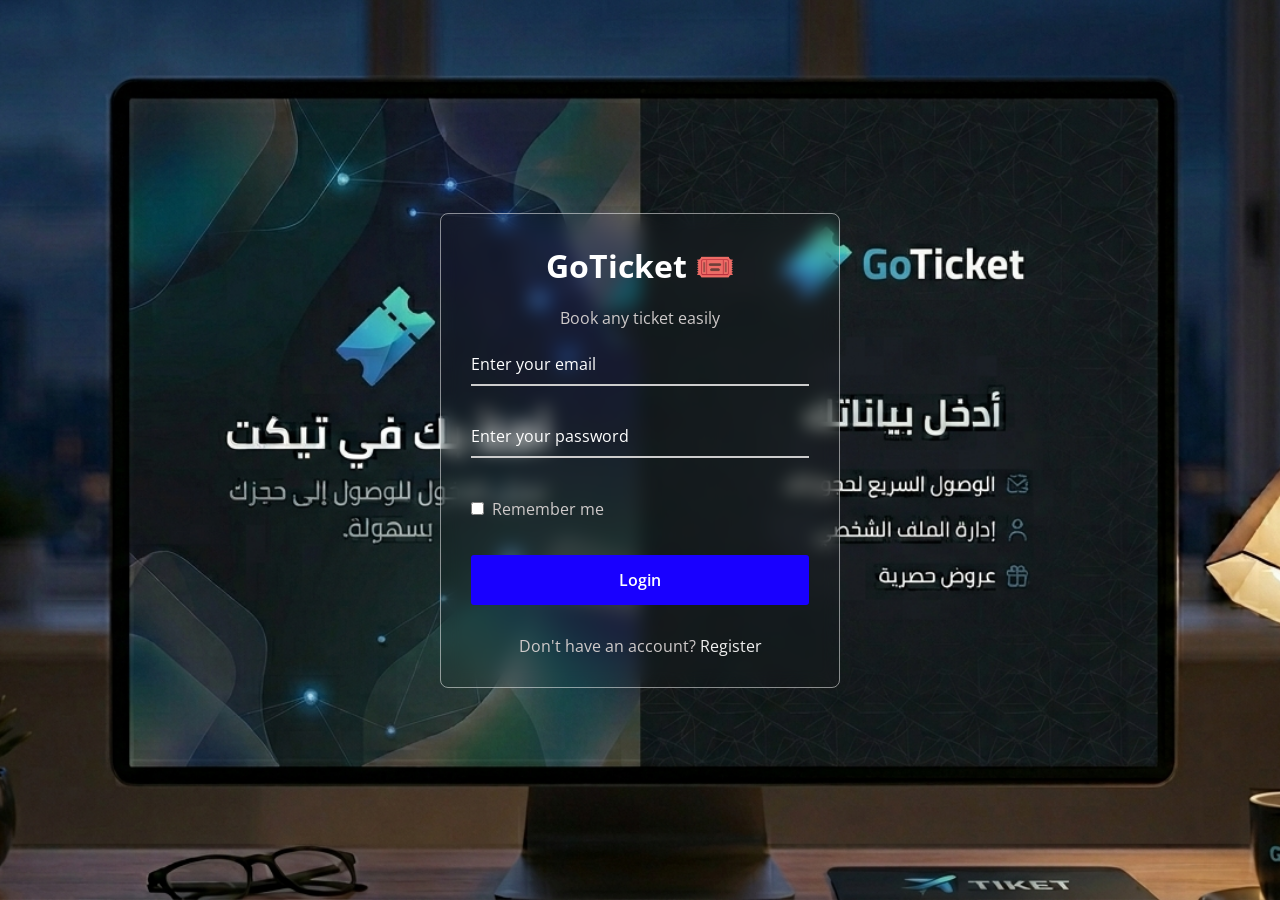
==== index.html @ 433aca08 "Fix HTML formatting and structure" ====
<!DOCTYPE html>

<html>
<head>
  <meta charset="UTF-8">
  <meta name="viewport" content="width=device-width, initial-scale=1.0">
  <title>Login Form</title>
  <link rel="stylesheet" href="style.css">
</head>
<body>
  <div class="wrapper">
    <form action="Home-page/index.html" method="post" target="_blank">
      <h2>GoTicket 🎟️</h2>
      <p>Book any ticket easily</p>
        <div class="input-field">
        <input type="text" required>
        <label>Enter your email</label>
      </div>
      <div class="input-field">
        <input type="password" required>
        <label>Enter your password</label>
      </div>
      <div class="forget">
        <label for="remember">
          <input type="checkbox" id="remember">
          <p>Remember me</p>
        </label>
           
      </div>
      <button type="submit">Login</button>
      <div class="register">
        <p>Don't have an account? <a href="signup Form/index.html" target="_blank">Register</a></p>
      </div>
    </form>
  </div>
</body>
</html>
---- style.css ----
@import url("https://fonts.googleapis.com/css2?family=Open+Sans:wght@200;300;400;500;600;700&display=swap");

* {
  margin: 0;
  padding: 0;
  box-sizing: border-box;
  font-family: "Open Sans", sans-serif;
}

body {
  display: flex;
  align-items: center;
  justify-content: center;
  min-height: 100vh;
  width: 100%;
  padding: 0 10px;
}

body::before {
  content: "";
  position: absolute;
  width: 100%;
  height: 100%;
  background: url("ticket-image.png"), #1900ff;
  background-position: center;
  background-size: cover;
}

.wrapper {
  width: 400px;
  border-radius: 8px;
  padding: 30px;
  text-align: center;
  border: 1px solid rgba(255, 255, 255, 0.5);
  backdrop-filter: blur(9px);
  -webkit-backdrop-filter: blur(9px);
}

form {
  display: flex;
  flex-direction: column;
}

h2 {
  font-size: 2rem;
  margin-bottom: 20px;
  color: #fff;
}
p { 
  color: rgb(207, 202, 202);
    display: block;
    unicode-bidi: isolate;
}
.input-field {
  position: relative;
  border-bottom: 2px solid #ccc;
  margin: 15px 0;
}

.input-field label {
  position: absolute;
  top: 50%;
  left: 0;
  transform: translateY(-50%);
  color: #fff;
  font-size: 16px;
  pointer-events: none;
  transition: 0.15s ease;
}

.input-field input {
  width: 100%;
  height: 40px;
  background: transparent;
  border: none;
  outline: none;
  font-size: 16px;
  color: #fff;
}

.input-field input:focus~label,
.input-field input:valid~label {
  font-size: 0.8rem;
  top: 10px;
  transform: translateY(-120%);
}

.forget {
  display: flex;
  align-items: center;
  justify-content: space-between;
  margin: 25px 0 35px 0;
  color: #fff;
}

#remember {
  accent-color: #fff;
}

.forget label {
  display: flex;
  align-items: center;
}

.forget label p {
  margin-left: 8px;
}

.wrapper a {
  color: #efefef;
  text-decoration: none;
}

.wrapper a:hover {
  text-decoration: underline;
}

button {
  background:#1900ff;
  color: rgb(255, 255, 255);
  font-weight: 600;
  border: none;
  padding: 12px 20px;
  cursor: pointer;
  border-radius: 3px;
  font-size: 16px;
  border: 2px solid transparent;
  transition: 0.3s ease;
}

button:hover {
  color: #fff;
  border-color: #fff;
  background: rgba(255, 255, 255, 0.15);
}

.register {
  text-align: center;
  margin-top: 30px;
  color: #fff;
}
/* Responsive Design */

/* Tablet (landscape phones and up) */
@media screen and (max-width: 768px) {
  .wrapper {
    width: 90%;
    max-width: 400px;
    padding: 25px;
  }
  
  h2 {
    font-size: 1.75rem;
  }
  
  .input-field input {
    font-size: 15px;
  }
  
  button {
    padding: 10px 18px;
    font-size: 15px;
  }
}

/* Mobile phones */
@media screen and (max-width: 480px) {
  body {
    padding: 0 15px;
  }
  
  .wrapper {
    width: 100%;
    padding: 20px;
    border-radius: 6px;
  }
  
  h2 {
    font-size: 1.5rem;
    margin-bottom: 15px;
  }
  
  .input-field {
    margin: 12px 0;
  }
  
  .input-field label {
    font-size: 14px;
  }
  
  .input-field input {
    font-size: 14px;
    height: 35px;
  }
  
  .input-field input:focus~label,
  .input-field input:valid~label {
    font-size: 0.75rem;
  }
  
  #date-field label {
    font-size: 0.75rem;
  }
  
  button {
    padding: 10px 16px;
    font-size: 14px;
    width: 100%;
  }
  
  .register {
    margin-top: 20px;
    font-size: 14px;
  }
  
  .gender {
    margin: 8px 0;
    font-size: 14px;
  }
}
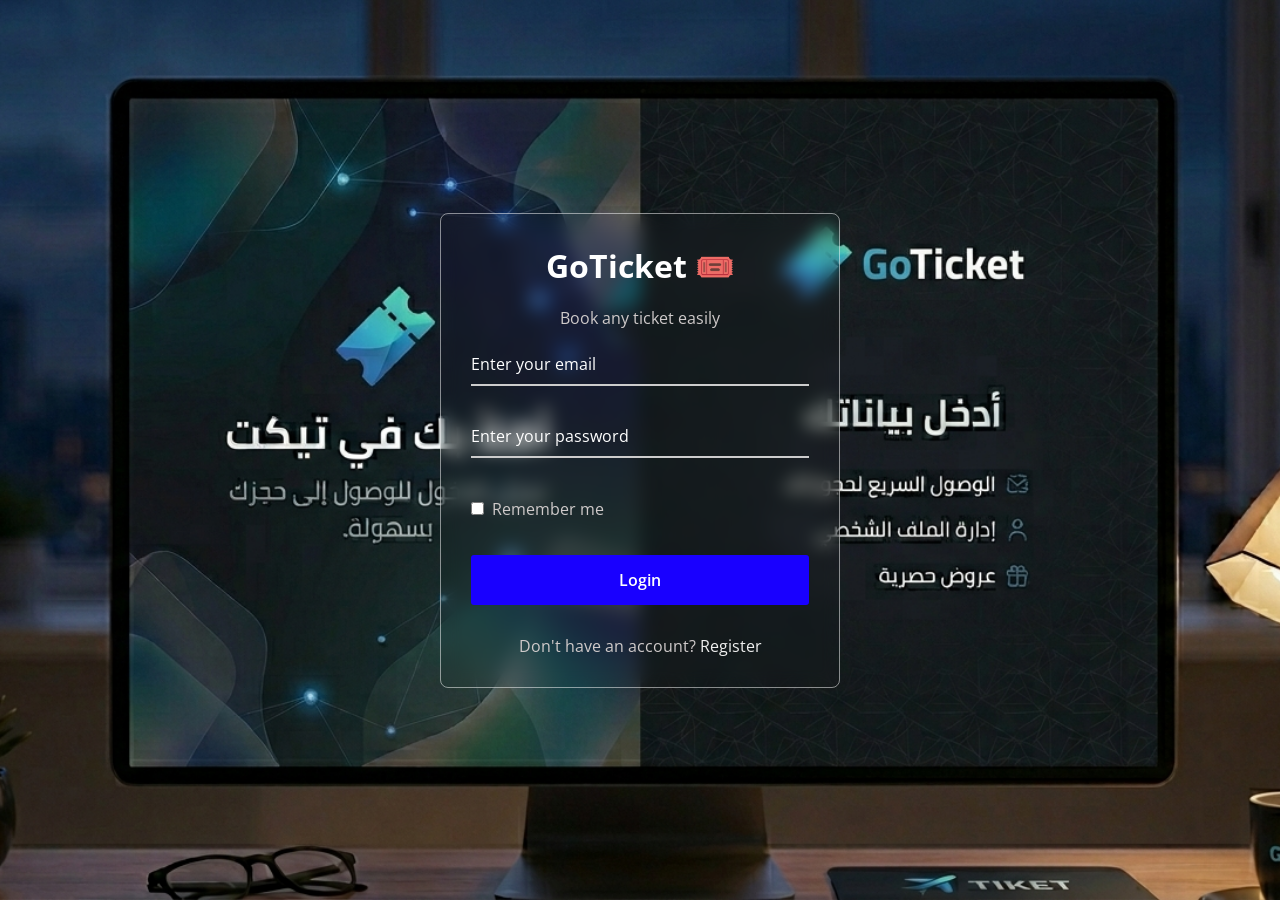
==== commit d5e4741f: "Fix registration link in login form Updated the registration link to point to the correct URL." ====
--- a/index.html
+++ b/index.html
@@ -29,7 +29,7 @@
       </div>
       <button type="submit">Login</button>
       <div class="register">
-        <p>Don't have an account? <a href="signup Form/index.html" target="_blank">Register</a></p>
+        <p>Don't have an account? <a href="https://raw.githubusercontent.com/mogallalkamel87-cloud/cs-project/main/signup%20Form/index.html" target="_blank">Register</a></p>
       </div>
     </form>
   </div>
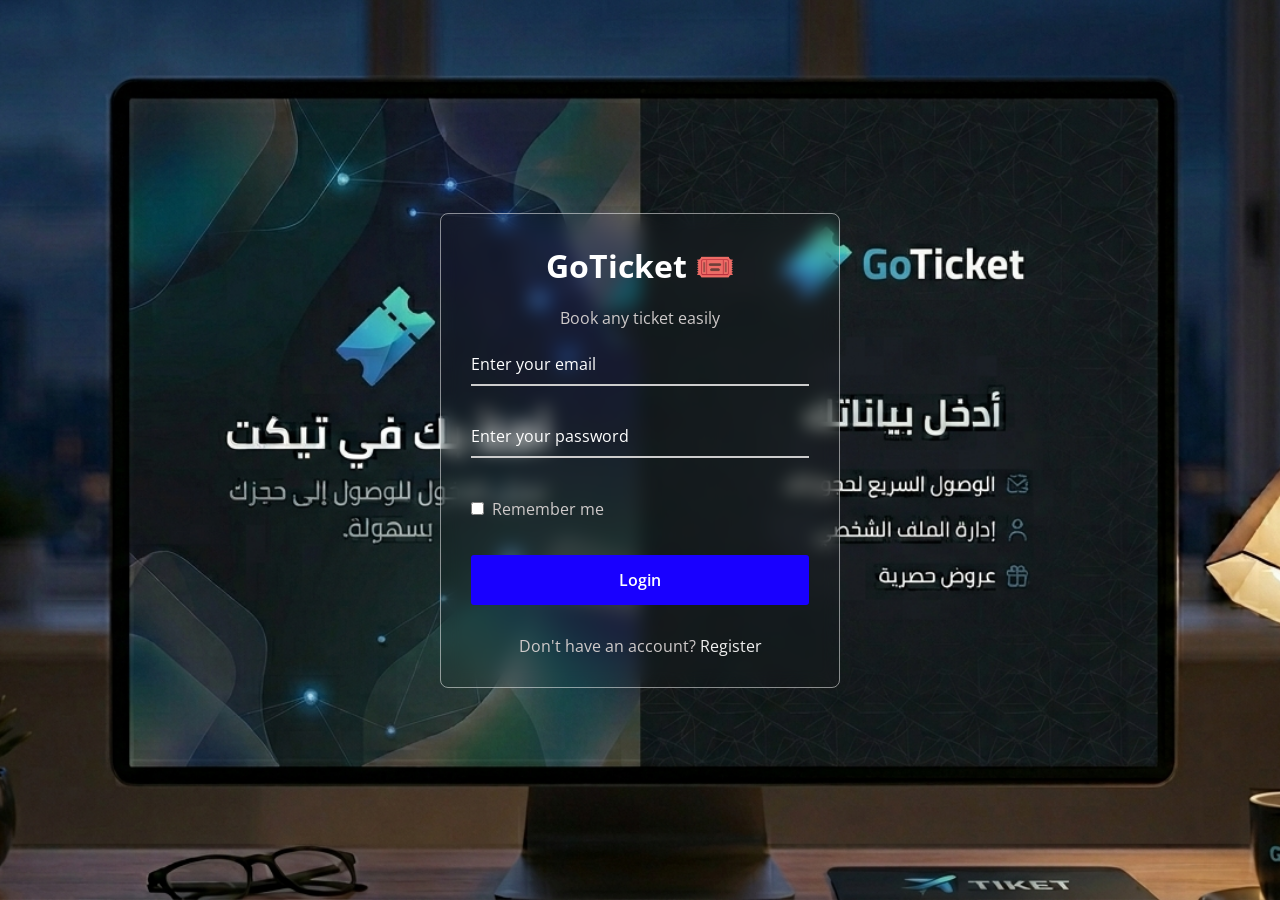
==== commit 4520bc5e: "Update index.html" ====
--- a/index.html
+++ b/index.html
@@ -9,7 +9,7 @@
 </head>
 <body>
   <div class="wrapper">
-    <form action="Home-page/index.html" method="post" target="_blank">
+    <form action="Home-page/index.html" target="_blank">
       <h2>GoTicket 🎟️</h2>
       <p>Book any ticket easily</p>
         <div class="input-field">
@@ -25,11 +25,11 @@
           <input type="checkbox" id="remember">
           <p>Remember me</p>
         </label>
-           
+        
       </div>
       <button type="submit">Login</button>
       <div class="register">
-        <p>Don't have an account? <a href="https://raw.githubusercontent.com/mogallalkamel87-cloud/cs-project/main/signup%20Form/index.html" target="_blank">Register</a></p>
+        <p>Don't have an account? <a href="signup Form/index.html" target="_blank">Register</a></p>
       </div>
     </form>
   </div>
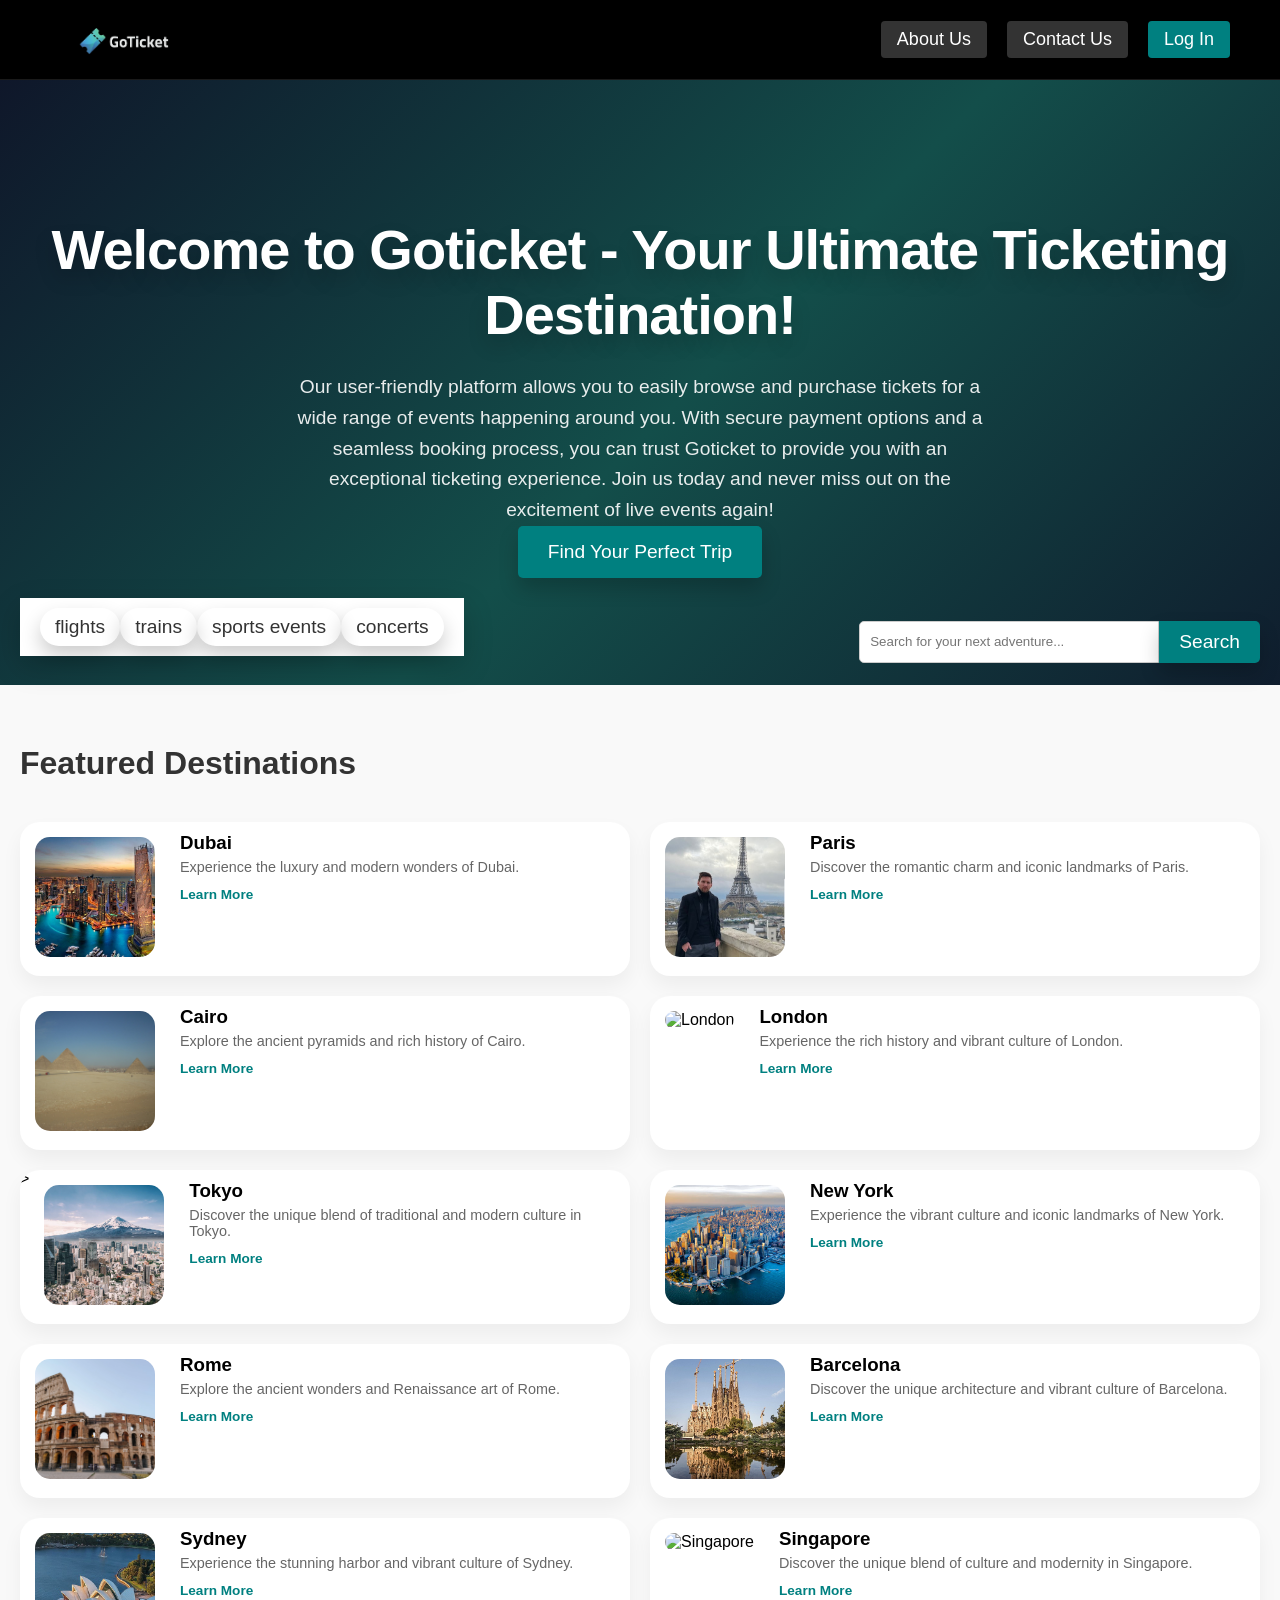
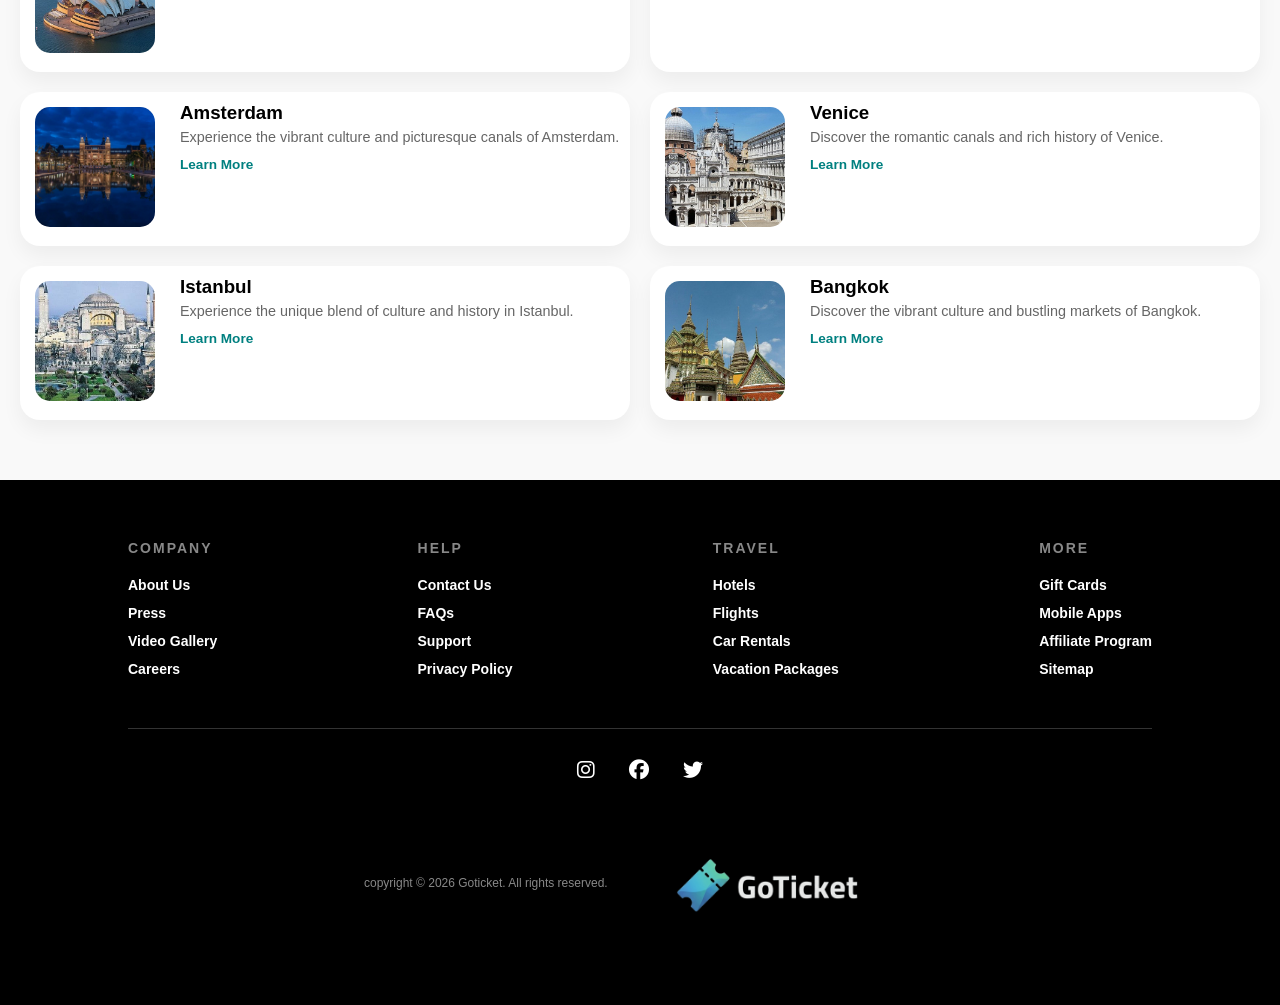
==== commit 08afef68: "change in direction of path" ====
--- a/index.html
+++ b/index.html
@@ -1,37 +1,278 @@
 <!DOCTYPE html>
-
-<html>
+<html lang="en">
+
 <head>
-  <meta charset="UTF-8">
-  <meta name="viewport" content="width=device-width, initial-scale=1.0">
-  <title>Login Form</title>
-  <link rel="stylesheet" href="style.css">
+    <meta charset="UTF-8">
+    <meta name="viewport" content="width=device-width, initial-scale=1.0">
+    <link rel="stylesheet" href="style.css">
+    <link rel="stylesheet" href="https://cdnjs.cloudflare.com/ajax/libs/font-awesome/6.5.1/css/all.min.css">
+    <title>Goticket</title>
 </head>
+
 <body>
-  <div class="wrapper">
-    <form action="Home-page/index.html" target="_blank">
-      <h2>GoTicket 🎟️</h2>
-      <p>Book any ticket easily</p>
-        <div class="input-field">
-        <input type="text" required>
-        <label>Enter your email</label>
-      </div>
-      <div class="input-field">
-        <input type="password" required>
-        <label>Enter your password</label>
-      </div>
-      <div class="forget">
-        <label for="remember">
-          <input type="checkbox" id="remember">
-          <p>Remember me</p>
-        </label>
-        
-      </div>
-      <button type="submit">Login</button>
-      <div class="register">
-        <p>Don't have an account? <a href="signup Form/index.html" target="_blank">Register</a></p>
-      </div>
-    </form>
-  </div>
+    <!-- it is for the navigation bar -->
+    <nav class="wrapper">
+        <div class="logo">
+            <a href="index.html"><img src="logo.png" alt="Goticket Logo"></a>
+        </div>
+
+        <ul>
+
+            <li><button type="button"><a href="#">About Us</a></button></li>
+            <li><button type="button"><a href="#">Contact Us</a></button></li>
+            <li id="signup"><button type="button"> <a href="../index.html" target="_blank">Log In</a></button></li>
+        </ul>
+
+    </nav>
+    <div class="hero-section">
+        <div class="hero-nav">
+            <h1>
+                Welcome to Goticket - Your Ultimate Ticketing Destination!
+            </h1>
+            <p>
+                Our user-friendly platform allows you to easily browse and purchase tickets for a wide range of events
+                happening around you. With secure payment options and a seamless booking process, you can trust Goticket
+                to
+                provide you with an exceptional ticketing experience. Join us today and never miss out on the excitement
+                of
+                live events again!
+            </p>
+            <button type="button">Find Your Perfect Trip</button>
+        </div>
+
+        <div class="category-nav">
+            <button type="button">flights</button>
+            <button type="button">trains</button>
+            <button type="button">sports events</button>
+            <button type="button">concerts</button>
+        </div>
+        <div class="category-search">
+            <input type="search" placeholder="Search for your next adventure...">
+            <button type="button">Search</button>
+        </div>
+
+
+    </div>
+
+
+    <div class="destinations">
+        <h2 class="section-title">Featured Destinations</h2>
+        <div class="destinations-grid">
+            <div class="destination-card">
+                <div class="card-image">
+                    <img src="dubai.jpg" alt="Dubai">
+                </div>
+                <div class="card-info">
+                    <h3>Dubai</h3>
+                    <p>Experience the luxury and modern wonders of Dubai.</p>
+                    <a href="#" class="learn-more">Learn More</a>
+
+                </div>
+
+            </div>
+            <div class="destination-card">
+                <div class="card-image">
+                    <img src="paris.jpg" alt="Paris">
+                </div>
+                <div class="card-info">
+                    <h3>Paris</h3>
+                    <p>Discover the romantic charm and iconic landmarks of Paris.</p>
+                    <a href="#" class="learn-more">Learn More</a>
+                </div>
+            </div>
+            <div class="destination-card">
+                <div class="card-image">
+                    <img src="cairo.jpg" alt="Cairo">
+                </div>
+                <div class="card-info">
+                    <h3>Cairo</h3>
+                    <p>Explore the ancient pyramids and rich history of Cairo.</p>
+                    <a href="#" class="learn-more">Learn More</a>
+                </div>
+            </div>
+            <div class="destination-card">
+                <div class="card-image">
+                    <img src="london.jpg" alt="London">
+                </div>
+                <div class="card-info">
+                    <h3>London</h3>
+                    <p>Experience the rich history and vibrant culture of London.</p>
+                    <a href="#" class="learn-more">Learn More</a>
+                </div>
+            </div>
+            <div class="destination-card"> >
+                <div class="card-image">
+                    <img src="tokyo.jpg" alt="Tokyo">
+                </div>
+                <div class="card-info">
+                    <h3>Tokyo</h3>
+                    <p>Discover the unique blend of traditional and modern culture in Tokyo.</p>
+                    <a href="#" class="learn-more">Learn More</a>
+                </div>
+            </div>
+            <div class="destination-card">
+                <div class="card-image">
+                    <img src="new-york.jpg" alt="New York">
+                </div>
+                <div class="card-info">
+                    <h3>New York</h3>
+                    <p>Experience the vibrant culture and
+                        iconic landmarks of New York.
+                    </p>
+                    <a href="#" class="learn-more">Learn More</a>
+                </div>
+            </div>
+            <div class="destination-card">
+                <div class="card-image">
+                    <img src="Rome.jpg" alt="Rome">
+                </div>
+                <div class="card-info">
+                    <h3>Rome</h3>
+                    <p>Explore the ancient wonders and Renaissance art of Rome.</p>
+                    <a href="#" class="learn-more">Learn More</a>
+                </div>
+            </div>
+            <div class="destination-card">
+                <div class="card-image">
+                    <img src="barcelona.jpg" alt="Barcelona">
+                </div>
+                <div class="card-info">
+                    <h3>Barcelona</h3>
+                    <p>Discover the unique architecture and vibrant culture of Barcelona.</p>
+                    <a href="#" class="learn-more">Learn More</a>
+                </div>
+            </div>
+            <div class="destination-card">
+                <div class="card-image">
+                    <img src="sydney.jpg" alt="Sydney">
+                </div>
+                <div class="card-info">
+                    <h3>Sydney</h3>
+                    <p>Experience the stunning harbor and vibrant culture of Sydney.</p>
+                    <a href="#" class="learn-more">Learn More</a>
+                </div>
+            </div>
+            <div class="destination-card">
+                <div class="card-image">
+                    <img src="singapore.jpg" alt="Singapore">
+                </div>
+                <div class="card-info">
+                    <h3>Singapore</h3>
+                    <p>Discover the unique blend of culture and modernity in Singapore.</p>
+                    <a href="#" class="learn-more">Learn More</a>
+                </div>
+            </div>
+            <div class="destination-card">
+                <div class="card-image">
+                    <img src="Amsterdam.jpg" alt="Amsterdam">
+                </div>
+                <div class="card-info">
+                    <h3>Amsterdam</h3>
+                    <p>Experience the vibrant culture and picturesque canals of Amsterdam.</p>
+                    <a href="#" class="learn-more">Learn More</a>
+                </div>
+
+            </div>
+            <div class="destination-card">
+                <div class="card-image">
+                    <img src="Venice.jpg" alt="Venice">
+                </div>
+                <div class="card-info">
+                    <h3>Venice</h3>
+                    <p>Discover the romantic canals and rich history of Venice.</p>
+                    <a href="#" class="learn-more">Learn More</a>
+                </div>
+            </div>
+            <div class="destination-card">
+                <div class="card-image">
+                    <img src="Istanbul.jpg" alt="Istanbul">
+                </div>
+                <div class="card-info">
+                    <h3>Istanbul</h3>
+                    <p>Experience the unique blend of culture and history in Istanbul.</p>
+                    <a href="#" class="learn-more">Learn More</a>
+                </div>
+            </div>
+            <div class="destination-card">
+                <div class="card-image">
+                    <img src="Bangkok.jpg" alt="Bangkok">
+                </div>
+                <div class="card-info">
+                    <h3>Bangkok</h3>
+                    <p>Discover the vibrant culture and bustling markets of Bangkok.</p>
+                    <a href="#" class="learn-more">Learn More</a>
+                </div>
+            </div>
+
+        </div>
+    </div>
+    <footer class="main-footer">
+        <div class="footer-top">
+            <div class="footer-column">
+                <h3>COMPANY</h3>
+                <ul>
+                    <li><a href="#">About Us</a></li>
+                    <li><a href="#">Press</a></li>
+                    <li><a href="#">Video Gallery</a></li>
+                    <li><a href="#">Careers</a></li>
+                </ul>
+            </div>
+            <div class="footer-column">
+
+                <h3>HELP</h3>
+                <ul>
+                    <li><a href="#">Contact Us</a></li>
+                    <li><a href="#">FAQs</a></li>
+                    <li><a href="#">Support</a></li>
+                    <li><a href="#">Privacy Policy</a></li>
+                </ul>
+            </div>
+            <div class="footer-column">
+                <h3>TRAVEL</h3>
+                <ul>
+                    <li><a href="#">Hotels</a></li>
+                    <li><a href="#">Flights</a></li>
+                    <li><a href="#">Car Rentals</a></li>
+                    <li><a href="#">Vacation Packages</a></li>
+                </ul>
+            </div>
+            <div class="footer-column">
+                <h3>MORE</h3>
+                <ul>
+
+                    <li><a href="#">Gift Cards</a></li>
+                    <li><a href="#">Mobile Apps</a></li>
+                    <li><a href="#">Affiliate Program</a></li>
+                    <li><a href="#">Sitemap</a></li>
+                </ul>
+            </div>
+        </div>
+
+
+        <hr class="footer-divider">
+
+        <div class="footer-bottom">
+            <div class="social-icons">
+                <a href="#"><i class="fab fa-instagram"></i></a>
+                <a href="#"><i class="fab fa-facebook"></i></a>
+                <a href="#"><i class="fab fa-twitter"></i></a>
+            </div>
+
+            <div class="footer-info">
+                <p>copyright © 2026 Goticket. All rights reserved. <img src="logo.png" alt="GoTicket Logo" ></p>
+                    
+                </p>
+
+
+
+            </div>
+        </div>
+    </footer>
+
+
+
+
+
 </body>
-</html> 
+
+</html>
--- a/style.css
+++ b/style.css
@@ -1,220 +1,363 @@
-@import url("https://fonts.googleapis.com/css2?family=Open+Sans:wght@200;300;400;500;600;700&display=swap");
-
-* {
-  margin: 0;
-  padding: 0;
-  box-sizing: border-box;
-  font-family: "Open Sans", sans-serif;
-}
-
-body {
-  display: flex;
-  align-items: center;
-  justify-content: center;
-  min-height: 100vh;
-  width: 100%;
-  padding: 0 10px;
-}
-
-body::before {
-  content: "";
-  position: absolute;
-  width: 100%;
-  height: 100%;
-  background: url("ticket-image.png"), #1900ff;
-  background-position: center;
-  background-size: cover;
-}
-
-.wrapper {
-  width: 400px;
-  border-radius: 8px;
-  padding: 30px;
-  text-align: center;
-  border: 1px solid rgba(255, 255, 255, 0.5);
-  backdrop-filter: blur(9px);
-  -webkit-backdrop-filter: blur(9px);
-}
-
-form {
-  display: flex;
-  flex-direction: column;
-}
-
-h2 {
-  font-size: 2rem;
-  margin-bottom: 20px;
-  color: #fff;
-}
-p { 
-  color: rgb(207, 202, 202);
-    display: block;
-    unicode-bidi: isolate;
-}
-.input-field {
-  position: relative;
-  border-bottom: 2px solid #ccc;
-  margin: 15px 0;
-}
-
-.input-field label {
-  position: absolute;
-  top: 50%;
-  left: 0;
-  transform: translateY(-50%);
-  color: #fff;
-  font-size: 16px;
-  pointer-events: none;
-  transition: 0.15s ease;
-}
-
-.input-field input {
-  width: 100%;
-  height: 40px;
-  background: transparent;
-  border: none;
-  outline: none;
-  font-size: 16px;
-  color: #fff;
-}
-
-.input-field input:focus~label,
-.input-field input:valid~label {
-  font-size: 0.8rem;
-  top: 10px;
-  transform: translateY(-120%);
-}
-
-.forget {
-  display: flex;
-  align-items: center;
-  justify-content: space-between;
-  margin: 25px 0 35px 0;
-  color: #fff;
-}
-
-#remember {
-  accent-color: #fff;
-}
-
-.forget label {
-  display: flex;
-  align-items: center;
-}
-
-.forget label p {
-  margin-left: 8px;
-}
-
-.wrapper a {
-  color: #efefef;
-  text-decoration: none;
-}
-
-.wrapper a:hover {
-  text-decoration: underline;
-}
-
-button {
-  background:#1900ff;
-  color: rgb(255, 255, 255);
-  font-weight: 600;
-  border: none;
-  padding: 12px 20px;
-  cursor: pointer;
-  border-radius: 3px;
-  font-size: 16px;
-  border: 2px solid transparent;
-  transition: 0.3s ease;
-}
-
-button:hover {
-  color: #fff;
-  border-color: #fff;
-  background: rgba(255, 255, 255, 0.15);
-}
-
-.register {
-  text-align: center;
-  margin-top: 30px;
-  color: #fff;
-}
-/* Responsive Design */
-
-/* Tablet (landscape phones and up) */
-@media screen and (max-width: 768px) {
-  .wrapper {
-    width: 90%;
-    max-width: 400px;
-    padding: 25px;
-  }
-  
-  h2 {
-    font-size: 1.75rem;
-  }
-  
-  .input-field input {
-    font-size: 15px;
-  }
-  
-  button {
-    padding: 10px 18px;
-    font-size: 15px;
-  }
-}
-
-/* Mobile phones */
-@media screen and (max-width: 480px) {
-  body {
-    padding: 0 15px;
-  }
-  
-  .wrapper {
-    width: 100%;
-    padding: 20px;
-    border-radius: 6px;
-  }
-  
-  h2 {
-    font-size: 1.5rem;
-    margin-bottom: 15px;
-  }
-  
-  .input-field {
-    margin: 12px 0;
-  }
-  
-  .input-field label {
+*{
+    margin: 0;
+    padding: 0;
+    box-sizing: border-box;
+}
+body{
+    font-family: Arial, Helvetica, sans-serif;
+}
+.wrapper{
+    display: flex;
+    padding: 15px 50px;
+    margin: 0 auto;
+    height: 80px;
+    letter-spacing: 0.5px;
+    font-weight: 500;
+    justify-content: space-between;
+    align-items: center;
+    background-color: #000; 
+    backdrop-filter: blur(10px);
+    -webkit-backdrop-filter: blur(75%);
+    border-bottom: 1px solid rgba(255,255,255,0.1); 
+}
+.logo  img{
+    width: auto;
+    height:80px;
+    color: white;
+    font-size: 24px;
+    font-weight: bold;
+     vertical-align: middle;
+     transition: 0.5s ease;
+   
+}
+.logo img:hover {
+    filter: invert(100%);
+    transform: scale(1.5);
+    opacity: 0.8;
+}
+
+.wrapper button{
+    padding: 8px 16px;
+    background-color: rgba(255,255,255,0.2);
+    backdrop-filter: blur(10px);
+    -webkit-backdrop-filter: blur(75%);
+    color: white;
+    border-radius: 4px; 
+    transition:  0.3s ease;
+    border: none;
+}
+.wrapper button:hover{
+    background-color: rgba(255,255,255,0.4);
+    backdrop-filter: blur(10px);   
+    transform: translateY(-3px);
+    color: white;
+    border-radius: 4px; 
+    opacity: 0.8;
+    cursor: pointer;
+}
+.wrapper ul{
+    list-style: none;
+    display: flex;
+}
+.wrapper ul li{
+    margin-left: 20px;
+}
+.wrapper ul li a{
+    color: white;
+    text-decoration: none;
+    font-size: 18px;
+        transition:  0.3s ease;
+}
+.wrapper ul li a:hover{
+    color: #00f2fe;  
+}
+
+#signup button{
+    padding: 8px 16px;
+    background-color:teal;
+    color: white;
+    border-radius: 4px; 
+    transition:  0.3s ease;
+    border: none;
+}
+#signup button:hover{
+    background-color: rgba(0, 238, 255, 0.137);
+    transform: translateY(-3px);
+    color: white;
+    border-radius: 4px; 
+    opacity: 0.8;
+    cursor: pointer;
+}
+#signup a {
+    color: white;
+    text-decoration: none;
+    font-size: 18px;
+    transition:  0.3s ease;
+}
+#signup a:hover {
+    color: #ffffff;
+    transform: translateY(-3px);
+}
+
+.hero-section {
+    /* background: linear-gradient(135deg,  #108bc4 0% , #0f172a 15%, #1e293b 50%, #108bc4 75% , #0f172a 100%); */
+    /* background: linear-gradient(135deg, #0f2a11 0%, #3b391e 50%, #fafe00 100%); */
+    /* background: linear-gradient(to bottom right, #000000, #003333, #001a1a); */
+    background: linear-gradient(135deg, #0f172a 0%, #134e4a 50%, #0f172a 100%); 
+    min-height: 80vh;
+    padding-bottom: 100px;
+    display: flex;
+    flex-direction: column; 
+    justify-content: center; 
+    align-items: start;
+    text-align: center;
+    color: white; 
+    padding: 40px 20px;
+}
+.hero-section h1 {
+    font-size: 3.5em; 
+    font-weight: 800;
+    margin-bottom: 25px;
+    letter-spacing: -1px;
+    text-shadow: rgba(0, 0, 0, 0.2) 0px 10px 20px;
+}
+.hero-section p {
+   font-size: 1.2em;
+    max-width: 700px; 
+    margin-left: auto;
+    margin-right: auto;
+    line-height: 1.6; 
+    opacity: 0.9; 
+}
+.hero-section button {
+    padding: 15px 30px;
+    font-size: 1.2em;
+    color: white;
+    background-color: teal;
+    border: none;
+    border-radius: 5px;
+    box-shadow: 0 10px 20px rgba(0, 0, 0, 0.2);
+    cursor: pointer;
+    transition:  0.3s ease;
+}
+.hero-section button:hover {
+    background-color: rgb(0, 238, 255);
+    opacity: 0.8;
+    transform: translateY(-3px);
+}
+.category-nav { 
+    
+     margin-bottom: -55px;
+    display: inline-flex; 
+    background-color: white; 
+    padding: 10px 20px;
+   
+    backdrop-filter: blur(10px);
+    box-shadow: 0 10px 30px rgba(0,0,0,0.2); 
+    margin-top: 20px;
+}
+.category-nav button {
+background: transparent; 
+    color: #333; 
+    padding: 8px 15px;
+    font-weight: 500;
+    border-radius: 30px;
+    transition: 0.3s ease;
+}
+.category-nav button:hover {
+   background-color: #f0f0f0; 
+    color: teal;
+    transform: translateY(-3px);
+}
+.category-search {
+    display: flex;
+    justify-content: center;
+    margin-top: 20px;
+    align-self: self-end;
+}
+.category-search input {
+    padding: 10px;
+    border: 1px solid #ccc;
+    border-radius: 5px 0 0 5px;
+    width: 300px;
+}
+.category-search button {
+    padding: 10px 20px;
+    border: none;
+    background-color: teal;
+    color: white;
+    border-radius: 0 5px 5px 0;
+    cursor: pointer;
+    transition: 0.3s ease;
+}
+.category-search button:hover {
+    background-color: rgb(0, 47, 255);
+    opacity: 0.8;
+    border-radius: 0 5px 5px 0;
+    transform: translateY(-3px);
+}
+.destinations {
+    padding: 60px 20px;
+    background-color: #f9f9f9; 
+   
+}
+
+.section-title {
+    font-size: 2em;
+    margin-bottom: 40px;
+    color: #333;
+}
+
+.destinations{
+    display: flex;
+    flex-direction: column;
+    align-items: start;
+    margin-top: -115px;
+}
+.destinations-grid {
+    display: grid;
+    grid-template-columns: repeat(2,  1fr);
+    
+    gap: 20px; 
+
+}
+
+.destination-card {
+    background: white;
+    border-radius: 20px;
+    overflow: hidden;
+    box-shadow: 0 10px 20px rgba(0,0,0,0.05); 
+    display: flex;
+    height: 100%;    
+    align-items: self-start;
+    transition: 0.3s;
+}
+
+.destination-card:hover {
+    transform: translateY(-5px); 
+    box-shadow: 0 15px 30px rgba(0,0,0,0.1);
+    cursor: pointer;
+}
+
+.card-image img {
+    width: 120px; 
+    height: 120px;
+    object-fit: cover;
+    border-radius: 15px;
+    margin: 15px;
+}
+
+.card-info {
+    padding: 10px;
+}
+
+.card-info h3 {
+    margin-bottom: 5px;
+    color: #000;
+}
+
+.card-info p {
+    font-size: 0.9em;
+    color: #666;
+    margin-bottom: 10px;
+}
+
+.learn-more {
+    color: teal;
+    text-decoration: none;
+    font-weight: bold;
+    font-size: 0.85em;
+}
+
+.main-footer {
+    background-color: #000; 
+    color: #fff;
+    padding: 60px 10% 20px;
+    font-family: Arial, sans-serif;
+}
+
+
+.footer-top {
+    display: flex;
+    justify-content: space-between; 
+    flex-wrap: wrap;
+    margin-bottom: 40px;
+}
+
+.footer-column h3 {
     font-size: 14px;
-  }
-  
-  .input-field input {
+    letter-spacing: 2px;
+    margin-bottom: 20px;
+    color: #888; 
+}
+
+.footer-column ul {
+    list-style: none;
+    padding: 0;
+}
+
+.footer-column ul li {
+    margin-bottom: 10px;
+}
+
+.footer-column ul li a {
+    color: #fff;
+    text-decoration: none;
     font-size: 14px;
-    height: 35px;
-  }
-  
-  .input-field input:focus~label,
-  .input-field input:valid~label {
-    font-size: 0.75rem;
-  }
-  
-  #date-field label {
-    font-size: 0.75rem;
-  }
-  
-  button {
-    padding: 10px 16px;
-    font-size: 14px;
-    width: 100%;
-  }
-  
-  .register {
-    margin-top: 20px;
-    font-size: 14px;
-  }
-  
-  .gender {
-    margin: 8px 0;
-    font-size: 14px;
-  }
-}
+    font-weight: bold;
+        transition: 0.3s ease;
+}   
+    .footer-column ul li a:hover {
+        color: teal;
+    }
+
+
+.footer-divider {
+    border: 0;
+    border-top: 1px solid #333;
+    margin-bottom: 30px;
+}
+
+
+.footer-bottom {
+    text-align: center;
+}
+
+.social-icons {
+    margin-bottom: 20px;
+}
+
+.social-icons a {
+    color: #fff;
+    font-size: 20px;
+    margin: 0 15px;
+}
+
+.footer-info {
+    display: flex;
+    flex-direction: column;
+    align-items: center;
+    gap: 20px;
+}
+
+.footer-info p {
+    font-size: 12px;
+    color: #888;
+    max-width: 600px;
+    line-height: 1.6;
+}
+.footer-bottom img{
+    display:inline-flex; 
+    width: 50%; 
+    height: 50%; 
+    margin-left: 5px; 
+    vertical-align: middle; 
+    
+    transition: 0.5s ease;
+}
+.footer-bottom img:hover {
+    filter: invert(100%);
+    transform: scale(1.5);
+    cursor: pointer;
+    opacity: 0.8;
+}
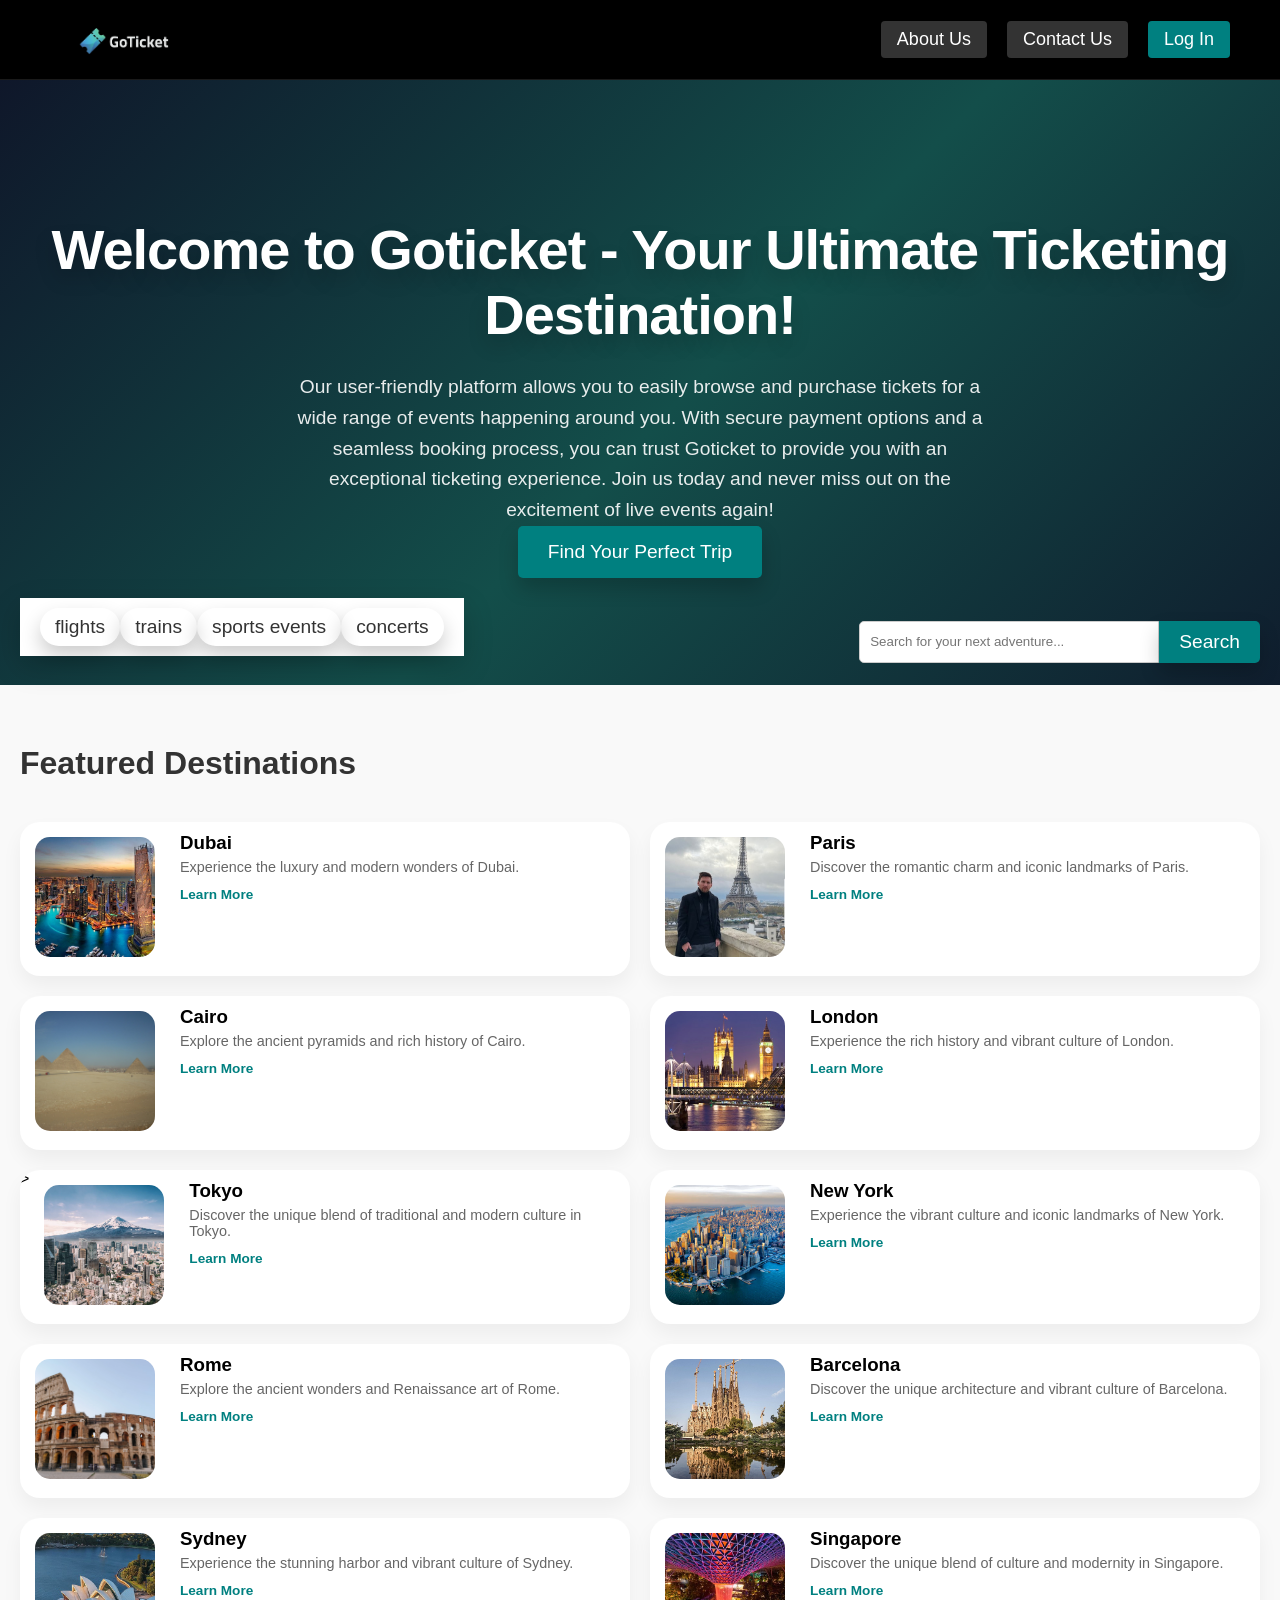
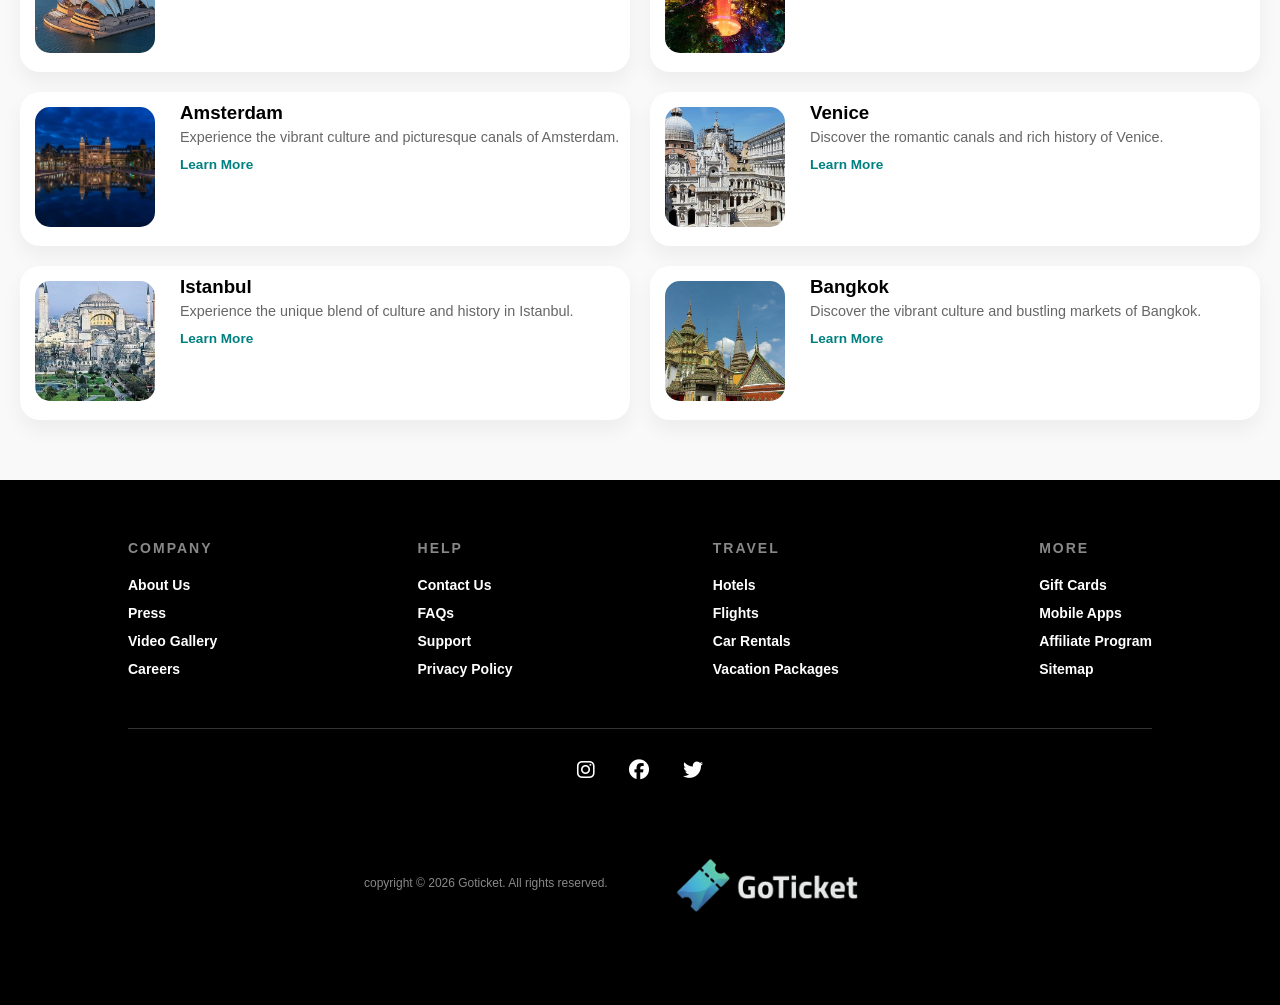
==== commit 059f9b93: "Update the images urls" ====
--- a/index.html
+++ b/index.html
@@ -92,7 +92,7 @@
             </div>
             <div class="destination-card">
                 <div class="card-image">
-                    <img src="london.jpg" alt="London">
+                    <img src="London.jpg" alt="London">
                 </div>
                 <div class="card-info">
                     <h3>London</h3>
@@ -154,7 +154,7 @@
             </div>
             <div class="destination-card">
                 <div class="card-image">
-                    <img src="singapore.jpg" alt="Singapore">
+                    <img src="Singapore.jpg" alt="Singapore">
                 </div>
                 <div class="card-info">
                     <h3>Singapore</h3>
@@ -275,4 +275,4 @@
 
 </body>
 
-</html>+</html>
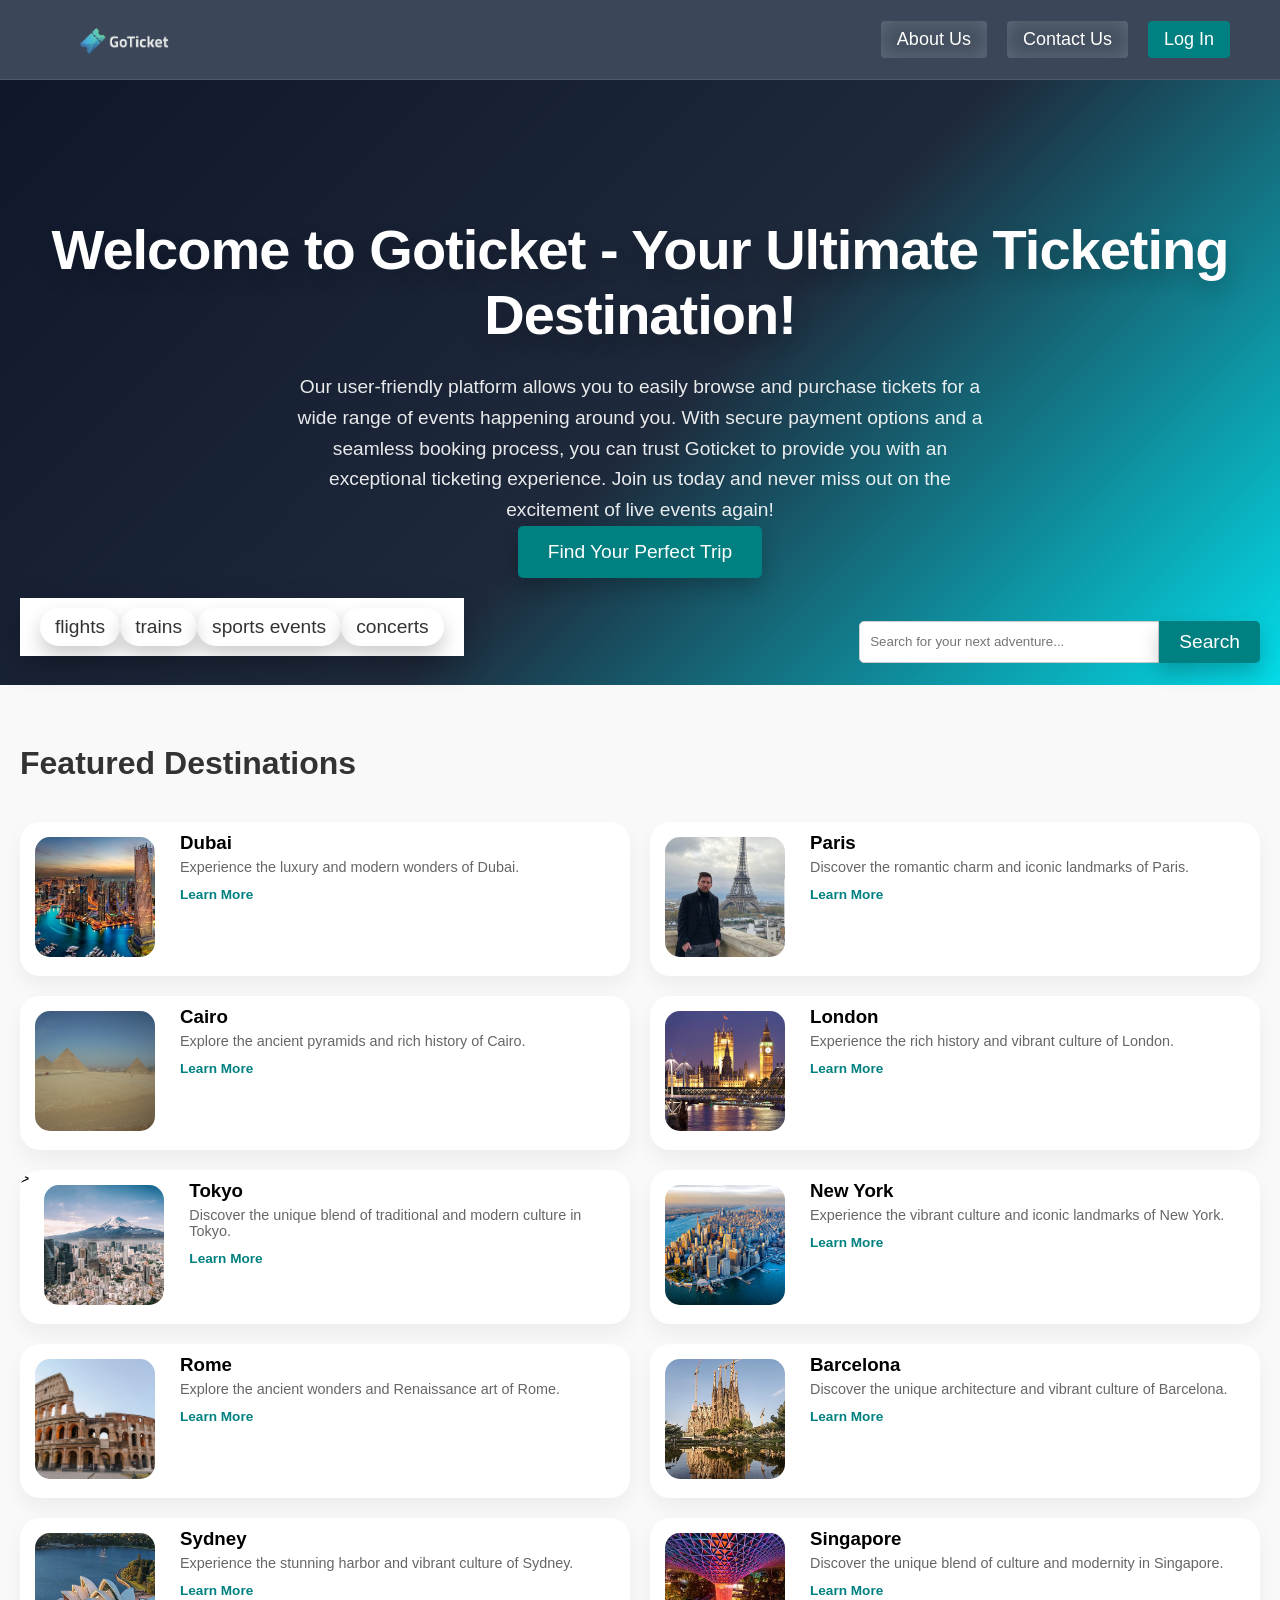
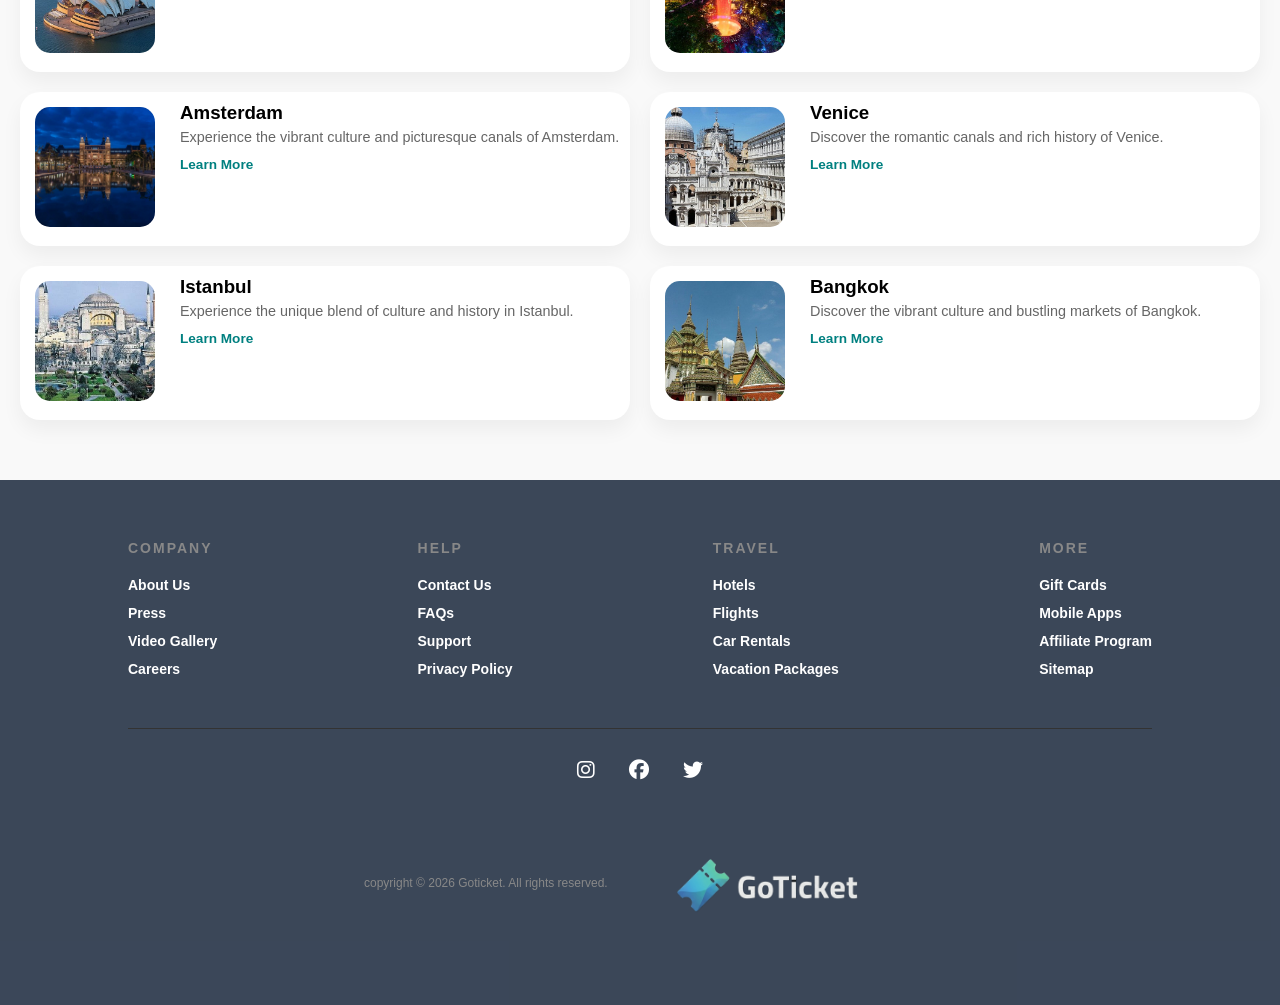
==== commit cc78f043: "Update index.html" ====
--- a/index.html
+++ b/index.html
@@ -20,7 +20,7 @@
 
             <li><button type="button"><a href="#">About Us</a></button></li>
             <li><button type="button"><a href="#">Contact Us</a></button></li>
-            <li id="signup"><button type="button"> <a href="../index.html" target="_blank">Log In</a></button></li>
+            <li id="signup"><button type="button"> <a href="signup-page/index.html" target="_blank">Log In</a></button></li>
         </ul>
 
     </nav>
--- a/style.css
+++ b/style.css
@@ -15,9 +15,9 @@
     font-weight: 500;
     justify-content: space-between;
     align-items: center;
-    background-color: #000; 
+    background-color: rgba(10, 25, 47, 0.8); 
     backdrop-filter: blur(10px);
-    -webkit-backdrop-filter: blur(75%);
+   
     border-bottom: 1px solid rgba(255,255,255,0.1); 
 }
 .logo  img{
@@ -31,7 +31,7 @@
    
 }
 .logo img:hover {
-    filter: invert(100%);
+   
     transform: scale(1.5);
     opacity: 0.8;
 }
@@ -100,10 +100,11 @@
 }
 
 .hero-section {
+       background:  linear-gradient(135deg, #0f172a 0%, #1e293b 50%, #00f2fe 100%);
     /* background: linear-gradient(135deg,  #108bc4 0% , #0f172a 15%, #1e293b 50%, #108bc4 75% , #0f172a 100%); */
     /* background: linear-gradient(135deg, #0f2a11 0%, #3b391e 50%, #fafe00 100%); */
     /* background: linear-gradient(to bottom right, #000000, #003333, #001a1a); */
-    background: linear-gradient(135deg, #0f172a 0%, #134e4a 50%, #0f172a 100%); 
+    /* background: linear-gradient(135deg, #0f172a 0%, #134e4a 50%, #0f172a 100%);  */
     min-height: 80vh;
     padding-bottom: 100px;
     display: flex;
@@ -270,7 +271,7 @@
 }
 
 .main-footer {
-    background-color: #000; 
+    background-color: rgba(10, 25, 47, 0.8); 
     color: #fff;
     padding: 60px 10% 20px;
     font-family: Arial, sans-serif;
@@ -356,7 +357,7 @@
     transition: 0.5s ease;
 }
 .footer-bottom img:hover {
-    filter: invert(100%);
+
     transform: scale(1.5);
     cursor: pointer;
     opacity: 0.8;
